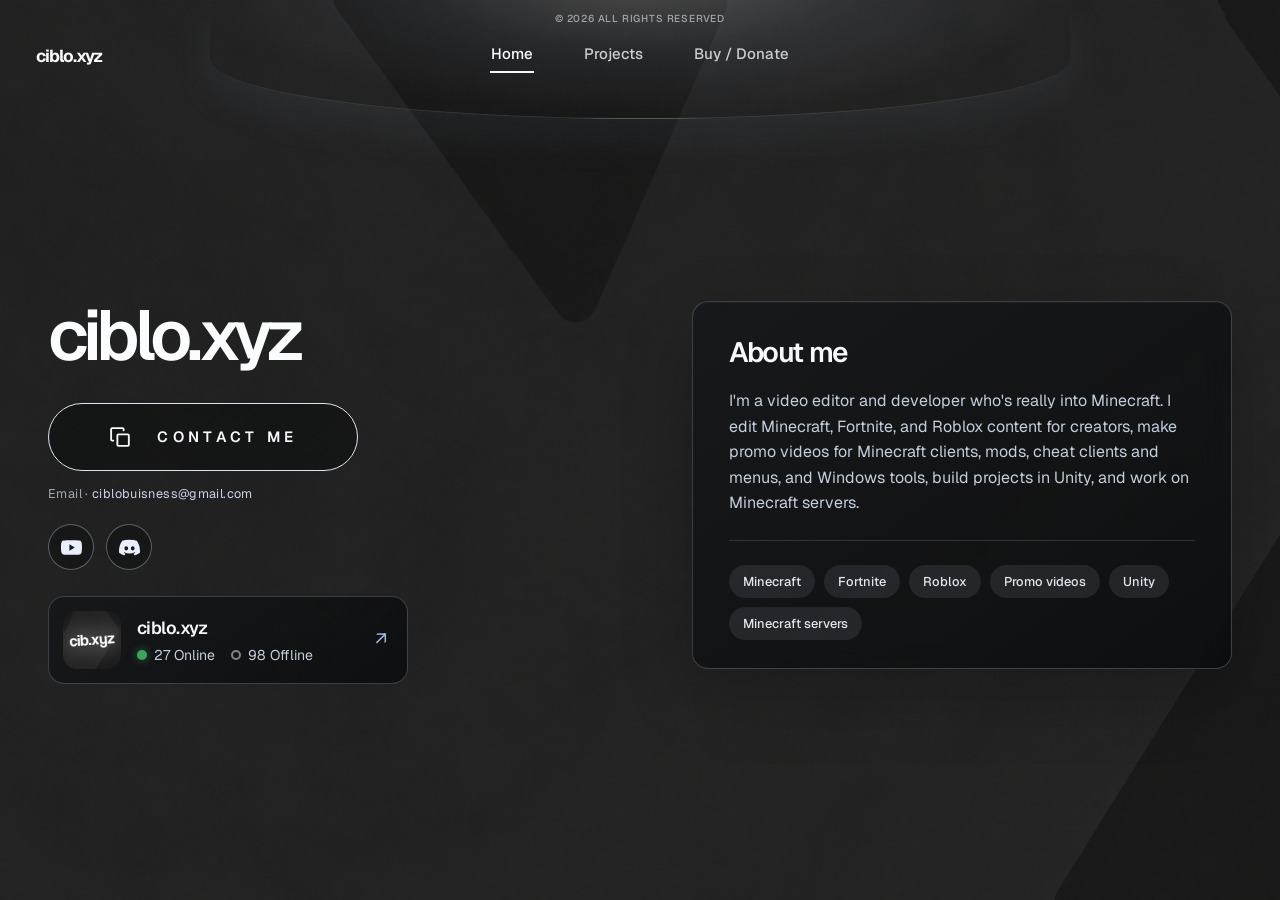
==== index.html @ 3a0385fe "Update index.html" ====
<!doctype html>
<html lang="en">
  <head>
    <meta charset="UTF-8" />
    <meta name="viewport" content="width=device-width, initial-scale=1.0" />
    <meta name="description" content="ciblo.xyz — Minecraft, Fortnite and Roblox editing, promo videos, Unity projects." />
    <meta name="theme-color" content="#2b2b2b" />
    <meta property="og:type" content="website" />
    <meta property="og:site_name" content="ciblo.xyz" />
    <meta property="og:title" content="ciblo.xyz" />
    <meta property="og:description" content="Minecraft, Fortnite and Roblox editing, promo videos, Unity projects." />
    <meta property="og:url" content="https://www.ciblo.xyz/" />
    <meta property="og:image" content="https://www.ciblo.xyz/cib_xyz.png" />
    <meta property="og:image:width" content="500" />
    <meta property="og:image:height" content="500" />
    <meta name="twitter:card" content="summary" />
    <meta name="twitter:title" content="ciblo.xyz" />
    <meta name="twitter:image" content="https://www.ciblo.xyz/cib_xyz.png" />
    <link rel="icon" type="image/png" href="cib_xyz.png" />
    <title>ciblo.xyz — Editing & Projects</title>
    <link rel="preconnect" href="https://fonts.googleapis.com" />
    <link rel="preconnect" href="https://fonts.gstatic.com" crossorigin />
    <link href="https://fonts.googleapis.com/css2?family=Geist:wght@400;500;600;700&display=swap" rel="stylesheet" />
    <style>
:root {
  color-scheme: dark;
  --ink: #f7f8fa;
  --muted: #b7beca;
  --faint: #818996;
  --line: rgba(209, 219, 234, .16);
  --panel: #151617;
  --panel-2: #1c1d1f;
  --accent: #d6e3ff;
}

* { box-sizing: border-box; }
html { scroll-behavior: smooth; scroll-padding-top: 1.25rem; }
body { min-width: 320px; margin: 0; overflow-x: hidden; color: var(--ink); background: #141516; font-family: "Geist", "Inter", system-ui, sans-serif; }

.home { position: relative; isolation: isolate; min-height: max(720px, 100vh); overflow: hidden; background: #232323 url("[data-uri]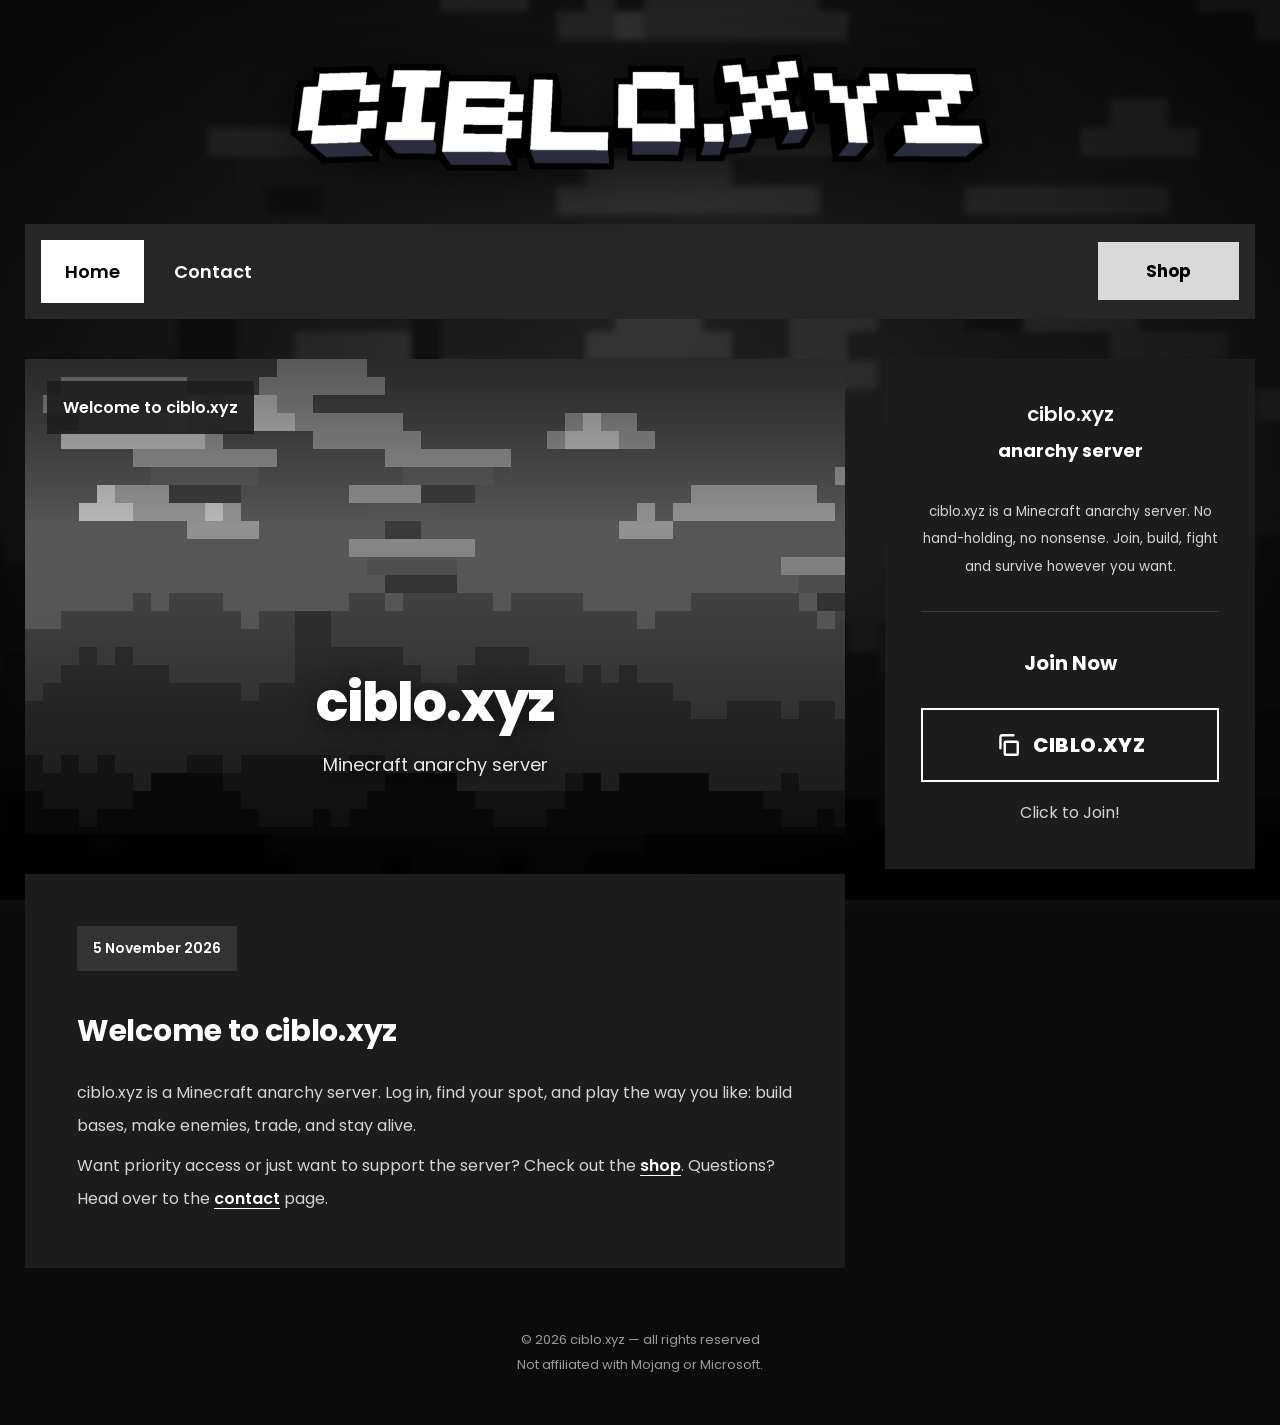
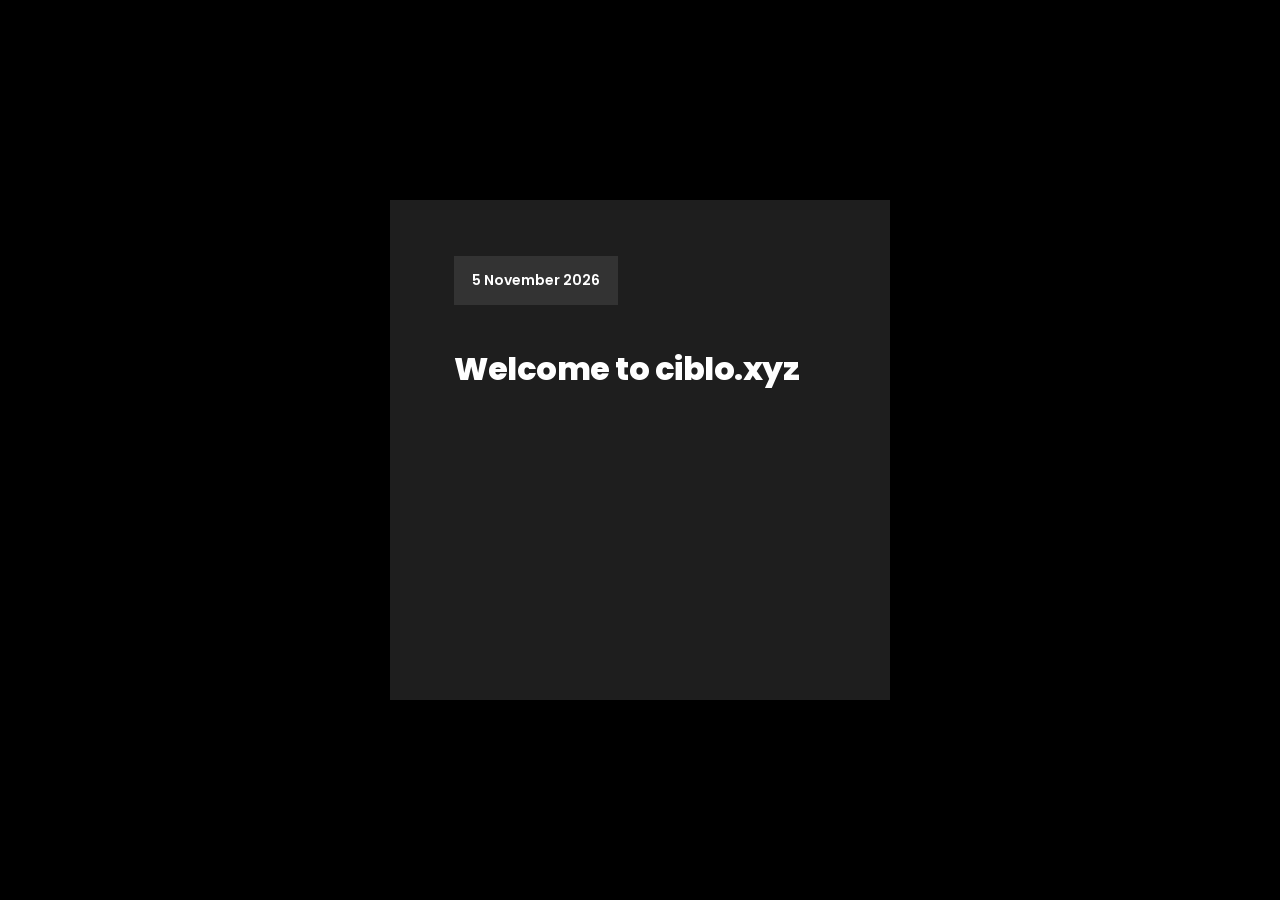
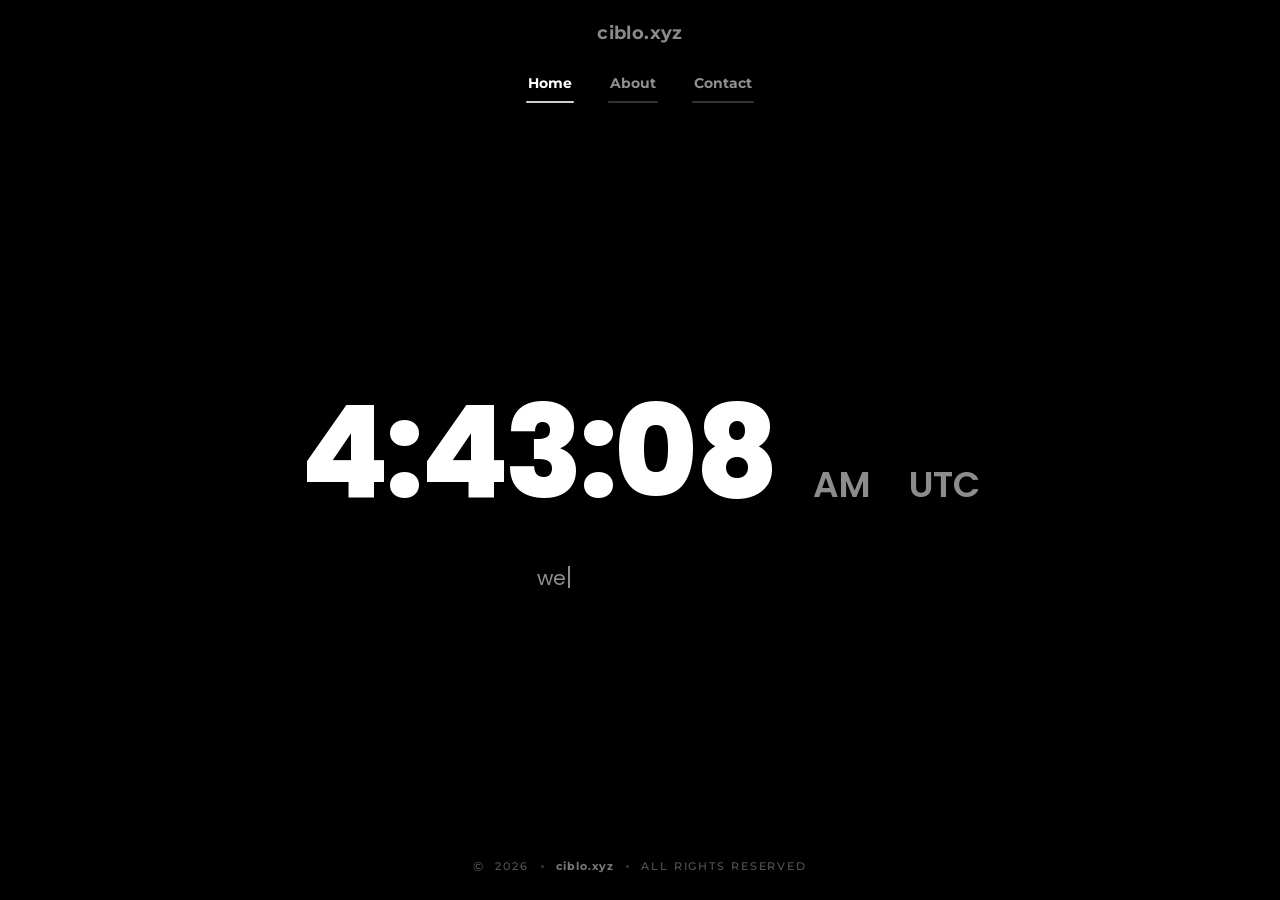
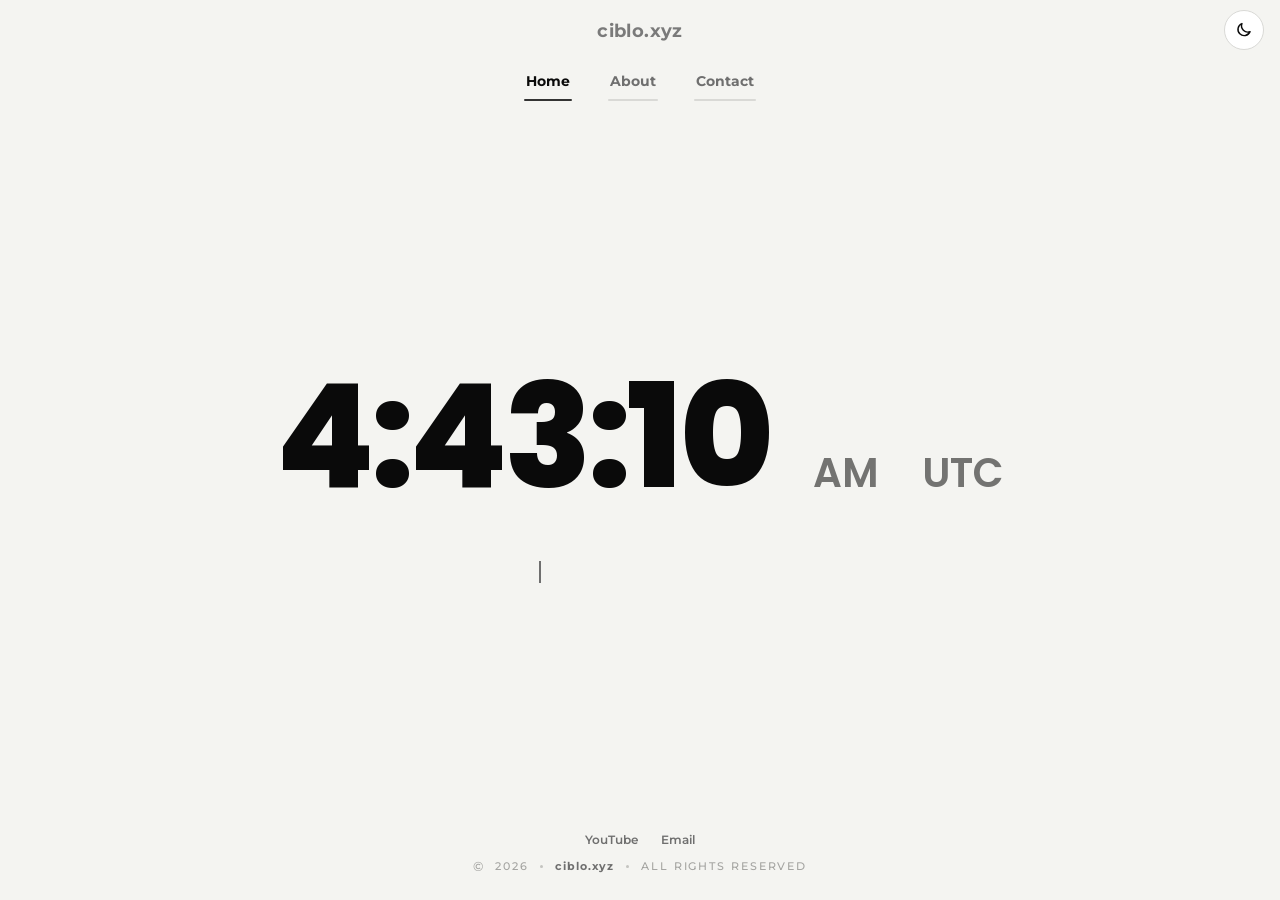
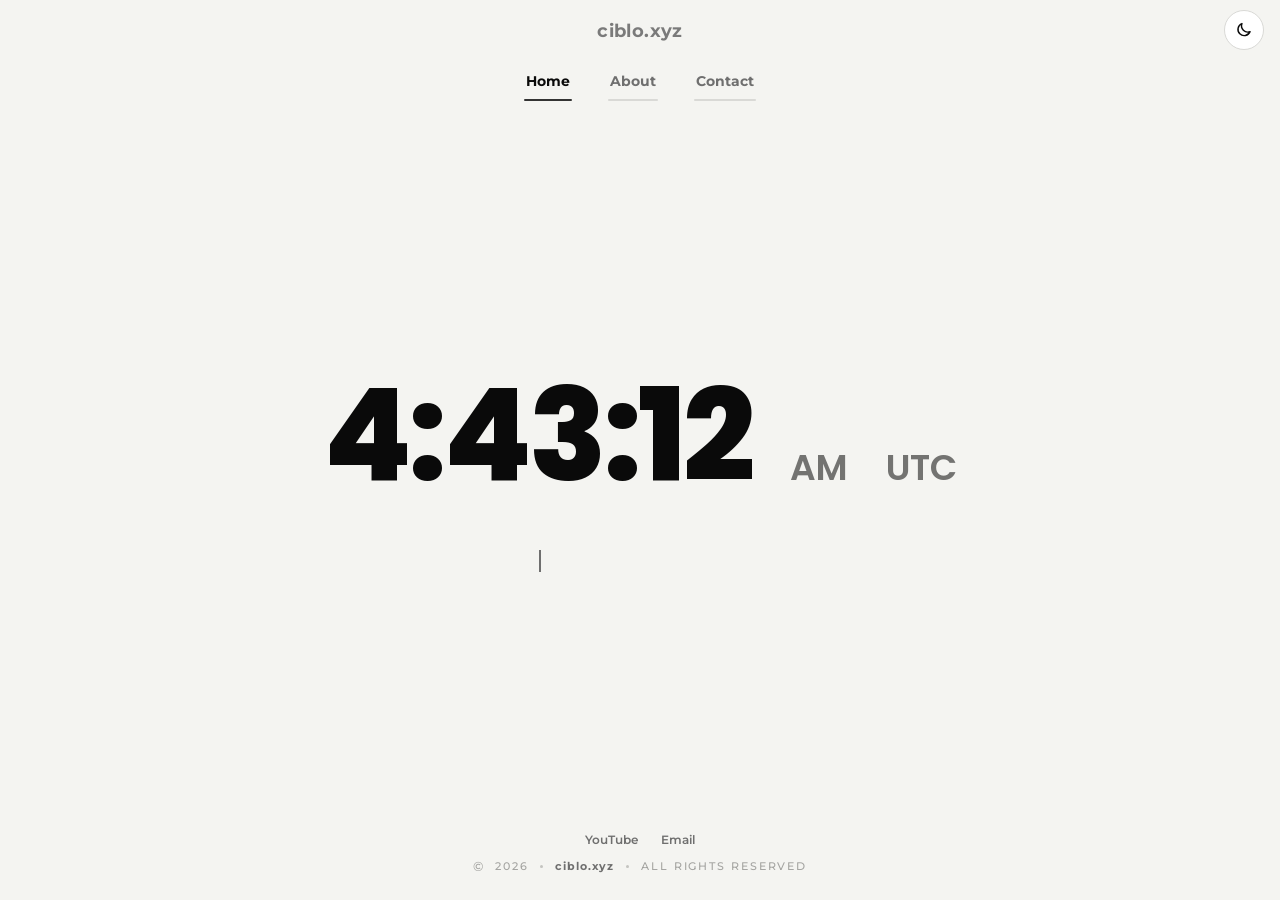
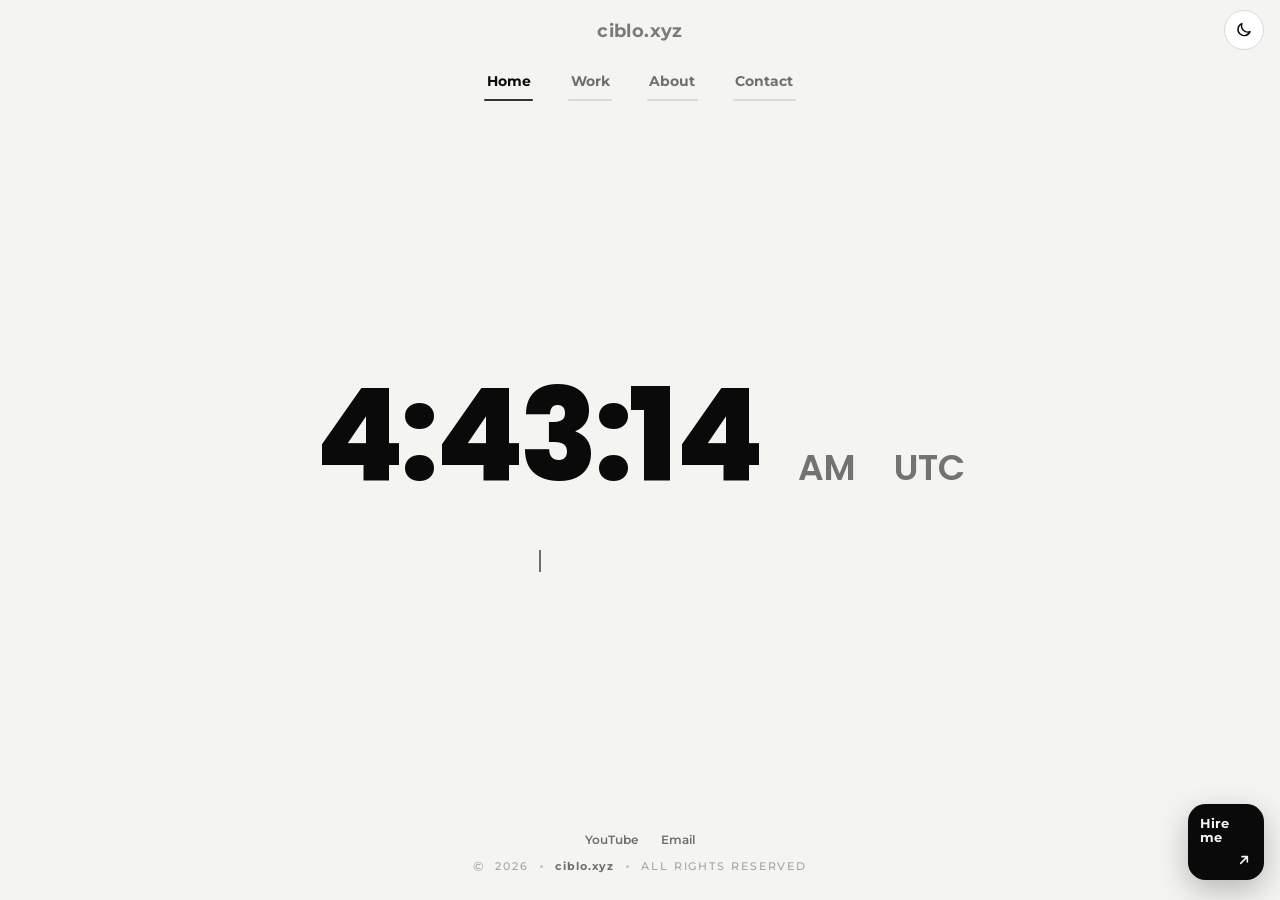
